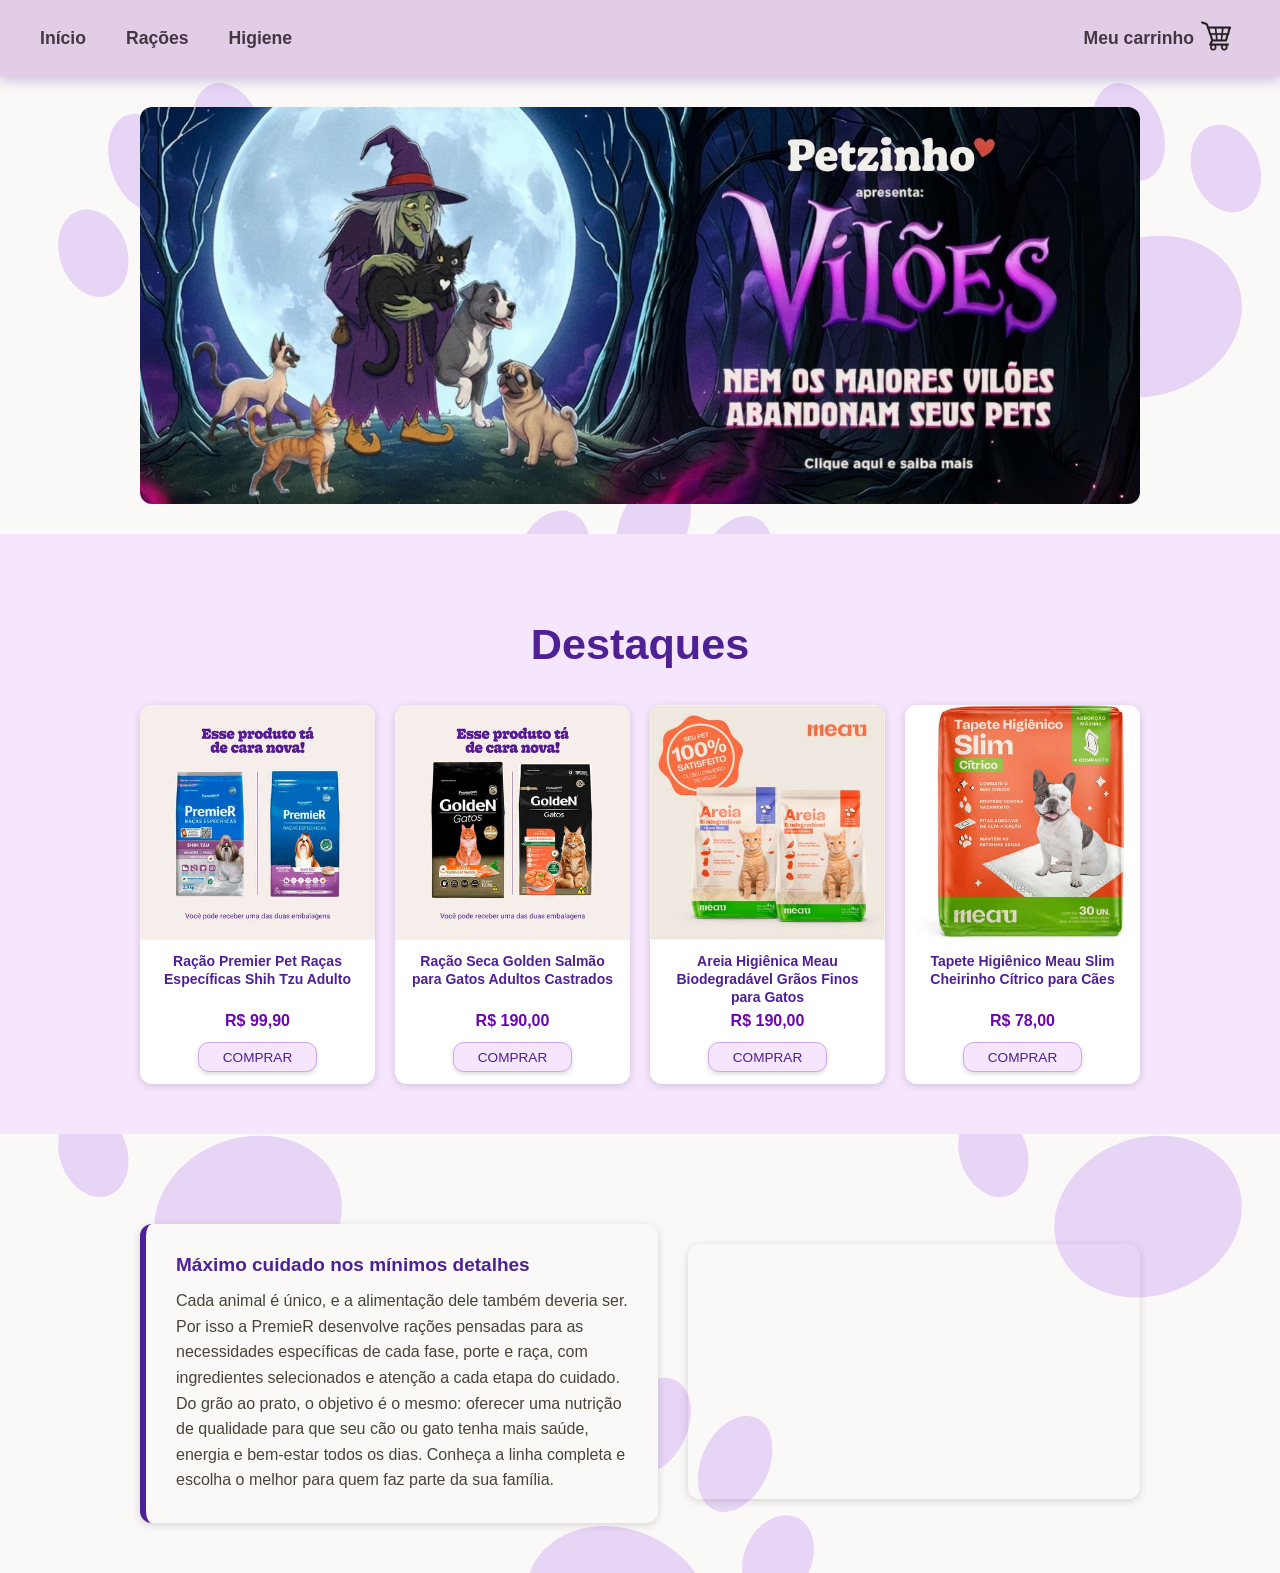
==== index.html @ fc209f86 "wip" ====
<!DOCTYPE html>
<html lang="pt-br">

<head>
    <meta charset="UTF-8">
    <meta name="viewport" content="width=device-width, initial-scale=1.0">

    <link rel="stylesheet" href="css/style.css">
    <link rel="stylesheet" href="css/home.css">
    <title>Document</title>
</head>

<body class="home">
    <header>

        <nav>
            <ul>
                <li><a href="index.html" class="active">Início</a></li>
                <li><a href="#">Rações</a></li>
                <li><a href="#">Higiene</a></li>
            </ul>
        </nav>

        <div class="cart-header">
            <a href="cart.html">
                Meu carrinho
                <img src="assets/carrinho-icone.png" alt="Ícone do carrinho">
            </a>
        </div>
    </header>

    <div class="banner">
        <img src="assets/banner.jpg" alt="Foto do Banner">
    </div>

    <div class="products-section">
        <h2>Destaques</h2>

        <div class="products">
            <div class="card">
                <img src="assets/cachorro.webp" alt="Foto da Ração">
                <div class="card-info">
                    <h3>Ração Premier Pet Raças Específicas Shih Tzu Adulto</h3>
                    <p>R$ 99,90</p>
                    <a href="product-cart.html" class="button">Comprar</a>
                </div>
            </div>

            <div class="card">
                <img src="assets/gato.webp" alt="Foto da Ração">
                <div class="card-info">
                    <h3>Ração Seca Golden Salmão para Gatos Adultos Castrados</h3>
                    <p>R$ 190,00</p>
                    <a href="product-cart-2.html" class="button">Comprar</a>
                </div>
            </div>

            <div class="card">
                <img src="assets/Areia.jpg" alt="Foto da Ração">
                <div class="card-info">
                    <h3>Areia Higiênica Meau Biodegradável Grãos Finos para Gatos</h3>
                    <p>R$ 190,00</p>
                    <a href="product-cart-3.html" class="button">Comprar</a>
                </div>
            </div>

            <div class="card">
                <img src="assets/tapete.webp" alt="Foto da Ração">
                <div class="card-info">
                    <h3>Tapete Higiênico Meau Slim Cheirinho Cítrico para Cães</h3>
                    <p>R$ 78,00</p>
                    <a href="product-cart-4.html" class="button">Comprar</a>
                </div>
            </div>

        </div>

    </div>

    <div class="ad-section">
        <div class="product-ad">
            <div class="ad-text">
                <h2>Máximo cuidado nos mínimos detalhes</h2>
                <p>Cada animal é único, e a alimentação dele também deveria ser. Por isso a PremieR desenvolve rações
                    pensadas para as necessidades específicas de cada fase, porte e raça, com ingredientes selecionados
                    e
                    atenção a cada etapa do cuidado. Do grão ao prato, o objetivo é o mesmo: oferecer uma nutrição de
                    qualidade para que seu cão ou gato tenha mais saúde, energia e bem-estar todos os dias. Conheça a
                    linha
                    completa e escolha o melhor para quem faz parte da sua família.</p>
            </div>
            <div class="ad-video">
                <iframe src="https://www.youtube.com/embed/iAzC0tPZ6Ms" title="Vídeo PremieR"></iframe>
            </div>
        </div>
    </div>
</body>

</html>
---- css/style.css ----
html {
    --primary-dark: #401880;
    --primary-emphasis: #8d04fd;
    --primary: #4e2096;
    --primary-light: #cea7f4;
    --primary-lightest: #f5e5fd;
    --text: #494238;
    --text-muted: #7a736b;
    --danger: #960000;
    --surface: #fbf9f7;
    --transparent: transparent;

    font-family: Arial, Helvetica, sans-serif;
    color: var(--text);
}

body {
    margin: 0;
}

header {
    display: flex;
    justify-content: space-between;
    align-items: center;
    padding: 22px 40px;
    background-color: #e2cde7;
    box-shadow: 0 4px 12px rgba(78, 32, 150, 0.25);
    position: sticky;
    top: 0;
    z-index: 10;
}

nav ul {
    display: flex;
    gap: 40px;
    list-style: none;
    margin: 0;
    padding: 0;
}

nav a {
    text-decoration: none;
    font-size: 1.1rem;
    color: rgb(66, 55, 66);
    font-weight: bold;
    transition: 0.3s;
    display: inline-block;
    padding: 6px 0;
}

nav a:hover {
    color: rgb(90, 47, 90);
}

.cart-header img {
    width: 48px;
    height: auto;
    margin-left: -10px;
    margin-top: -5px;
}

.cart-header a {
    display: flex;
    align-items: center;
    gap: 8px;
    text-decoration: none;
    color: rgb(66, 55, 66);
    font-weight: bold;
    transition: 0.3s;
    font-size: 1.1rem;
}

.cart-header:hover a {
    color: rgb(90, 47, 90);
}

.quantity-button {
    border-radius: 0.6rem;
    background-color: var(--surface);
    padding: 0.4rem 0.5rem;
    width: fit-content;
    display: inline-flex;
}

.quantity-button button {
    border: none;
    background-color: var(--transparent);
}

.quantity-button button:hover {
    cursor: pointer;
}

.underlined-text {
    text-decoration: underline;
}

.underlined-text:hover {
    cursor: pointer;
}

.button {
    padding: 0.625rem 1.5rem;
    border-radius: 1rem;
    border: 1px solid var(--primary-light);
    font-size: 1rem;
    text-transform: uppercase;
    background-color: var(--primary-lightest);
    color: var(--primary);
    transition: 0.3s;
}

.button:hover {
    color: var(--primary-emphasis);
    background-color: white;
    border: 1px solid var(--primary-dark);
    cursor: pointer;
}
---- css/home.css ----
.banner {
    max-width: 1000px;
    margin: 30px auto 0;
}

.banner img {
    width: 100%;
    height: auto;
    display: block;
    border-radius: 12px;
}

.home {
    background-color: var(--surface);
    background-repeat: repeat;
    background-image: url("../assets/patinha.svg");
    position: relative;
    background-size: 900px;
}

.card {
    background-color: white;
    border-radius: 12px;
    overflow: hidden;
    display: flex;
    flex-direction: column;
    box-shadow: 0 2px 8px rgba(0, 0, 0, 0.15);
    transition: 0.3s;
}

.card-info {
    flex: 1;
    display: flex;
    flex-direction: column;
    padding: 12px;
}

.products-section {
    text-align: center;
    color: var(--primary);
    font-size: 1.8rem;
    margin: 0 0 24px 0;
    margin-top: 30px;
    background-color: var(--primary-lightest);
    padding: 50px 0;
}

.products {
    display: grid;
    grid-template-columns: repeat(4, 1fr);
    gap: 20px;
    max-width: 1000px;
    margin: 0 auto;
}

.products img {
    width: 100%;
    object-fit: cover;
    display: block;
}

.ad-section {
    padding: 50px 0;
    margin-top: 40px;
}

.product-ad {
    display: flex;
    align-items: center;
    gap: 30px;
    max-width: 1000px;
    margin: 0 auto;
}

.ad-text,
.ad-video {
    flex: 50%;
}

.ad-video iframe {
    width: 100%;
    aspect-ratio: 16 / 9;
    border: none;
    border-radius: 12px;
    box-shadow: 0 2px 8px rgba(0, 0, 0, 0.15);
}

.ad-text {
    background-color: var(--surface);
    padding: 30px;
    border-radius: 12px;
    box-shadow: 0 2px 8px rgba(0, 0, 0, 0.15);
    border-left: 6px solid var(--primary);
}

.ad-text h2 {
    color: var(--primary);
    font-size: 19px;
    margin: 0 0 12px 0;
}

.ad-text p {
    line-height: 1.6;
    color: var(--text);
    margin: 0;
}

.card-info h3 {
    font-size: 14px;
    margin: 0 0 6px 0;
    line-height: 1.3;
    min-height: calc(1.3em * 3);
}

.card-info p {
    font-size: 16px;
    font-weight: bold;
    color: rgb(106, 6, 173);
    margin: 0 0 12px 0;
}

.card-info a {
    align-self: center;
    margin-top: auto;
    padding: 0.4rem 1.5rem;
    font-size: 0.85rem;
    border-radius: 11px;
    display: block;
    text-align: center;
    text-decoration: none;
    box-shadow: 0 2px 4px rgba(0, 0, 0, 0.15);
}
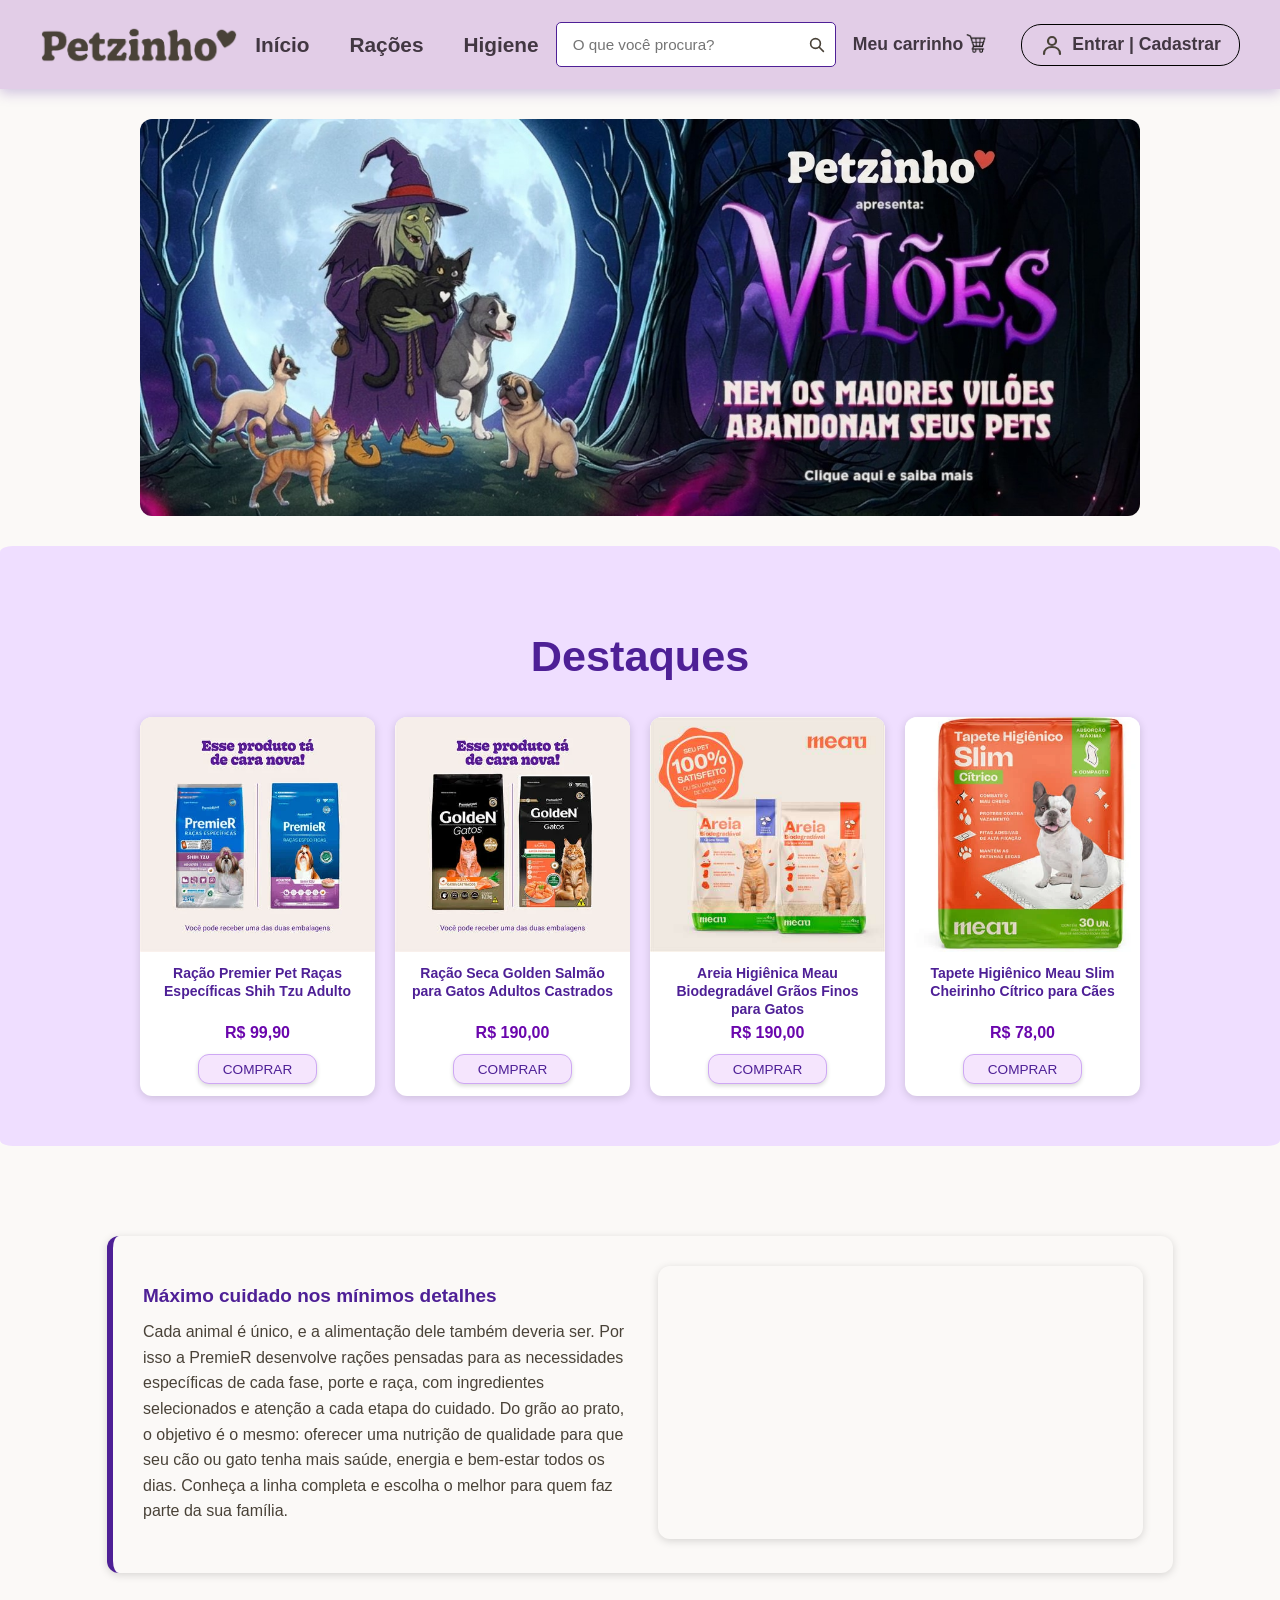
==== commit 20d567b0: "wip" ====
--- a/index.html
+++ b/index.html
@@ -13,6 +13,10 @@
 <body class="home">
     <header>
 
+        <div class="logo-header">
+            <img src="assets/logo.png" alt="Logo">
+        </div>
+
         <nav>
             <ul>
                 <li><a href="index.html" class="active">Início</a></li>
@@ -21,11 +25,30 @@
             </ul>
         </nav>
 
-        <div class="cart-header">
-            <a href="cart.html">
-                Meu carrinho
-                <img src="assets/carrinho-icone.png" alt="Ícone do carrinho">
+        <div class="search">
+            <input type="search" placeholder="O que você procura?" aria-label="Buscar produtos">
+            <button type="button" class="search-btn">
+                <img src="assets/lupa.svg" alt="Buscar">
+            </button>
+        </div>
+
+
+        <div class="header-right">
+
+
+
+            <div class="cart-header">
+                <a href="cart.html">
+                    Meu carrinho
+                    <img src="assets/carrinho-icone.png" alt="Ícone do carrinho">
+                </a>
+            </div>
+
+            <a href="#" class="login-header">
+                <img src="assets/pessoa.svg" alt="">
+                Entrar | Cadastrar
             </a>
+
         </div>
     </header>
 
--- a/css/style.css
+++ b/css/style.css
@@ -22,12 +22,18 @@
     display: flex;
     justify-content: space-between;
     align-items: center;
-    padding: 22px 40px;
+    padding: 22px max(40px, calc((100% - 1280px) / 2));
     background-color: #e2cde7;
     box-shadow: 0 4px 12px rgba(78, 32, 150, 0.25);
     position: sticky;
     top: 0;
     z-index: 10;
+}
+
+.logo-header img{
+    height: 36px;
+    width: auto;
+    display: block;
 }
 
 nav ul {
@@ -40,7 +46,7 @@
 
 nav a {
     text-decoration: none;
-    font-size: 1.1rem;
+    font-size: 1.3rem;
     color: rgb(66, 55, 66);
     font-weight: bold;
     transition: 0.3s;
@@ -52,11 +58,50 @@
     color: rgb(90, 47, 90);
 }
 
+.search {
+    position: relative;
+}
+
+.search input {
+    width: 280px;
+    height: 45px;
+    padding: 8px 40px 8px 16px;
+    border: 1px solid var(--primary);
+    border-radius: 5px;
+    font-size: 0.95rem;
+    background-color: white;
+    color: var(--text);
+    transition: 0.3s;
+}
+
+.search-btn {
+    position: absolute;
+    right: 10px;
+    top: 50%;
+    transform: translateY(-50%);
+    display: flex;
+    padding: 0;
+    border: none;
+    background: none;
+    cursor: pointer;
+}
+
+.search-btn img {
+    width: 18px;
+    height: auto;
+}
+
+.search input:focus {
+    outline: none;
+    border-color: var(--primary);
+    box-shadow: 0 0 0 3px var(--primary-lightest);
+}
+
 .cart-header img {
-    width: 48px;
+    width: 30px;
     height: auto;
     margin-left: -10px;
-    margin-top: -5px;
+    margin-top: -2px;
 }
 
 .cart-header a {
@@ -72,6 +117,30 @@
 
 .cart-header:hover a {
     color: rgb(90, 47, 90);
+}
+
+.header-right {
+    display: flex;
+    align-items: center;
+    gap: 30px;
+}
+
+.login-header {
+    display: flex;
+    align-items: center;
+    gap: 8px;
+    padding: 8px 18px;
+    border: 1px solid black;
+    border-radius: 20px;
+    text-decoration: none;
+    color: rgb(66, 55, 66);
+    font-weight: bold;
+    font-size: 1.1rem;
+    transition: 0.3s;
+}
+
+.login-header:hover {
+    background-color: var(--primary-lightest);
 }
 
 .quantity-button {
--- a/css/home.css
+++ b/css/home.css
@@ -1,3 +1,7 @@
+html {
+    --primary-light-products: #efdeff;
+}
+
 .banner {
     max-width: 1000px;
     margin: 30px auto 0;
@@ -13,9 +17,6 @@
 .home {
     background-color: var(--surface);
     background-repeat: repeat;
-    background-image: url("../assets/patinha.svg");
-    position: relative;
-    background-size: 900px;
 }
 
 .card {
@@ -41,8 +42,10 @@
     font-size: 1.8rem;
     margin: 0 0 24px 0;
     margin-top: 30px;
-    background-color: var(--primary-lightest);
     padding: 50px 0;
+    position: relative;
+    background-color: var(--primary-light-products);
+    border-radius: 1%;
 }
 
 .products {
@@ -70,6 +73,11 @@
     gap: 30px;
     max-width: 1000px;
     margin: 0 auto;
+    background-color: var(--surface);            /* NOVO (veio do .ad-text) */
+    padding: 30px;                               /* NOVO (veio do .ad-text) */
+    border-radius: 12px;                         /* NOVO (veio do .ad-text) */
+    box-shadow: 0 2px 8px rgba(0, 0, 0, 0.15);   /* NOVO (veio do .ad-text) */
+    border-left: 6px solid var(--primary);
 }
 
 .ad-text,
@@ -86,11 +94,7 @@
 }
 
 .ad-text {
-    background-color: var(--surface);
-    padding: 30px;
-    border-radius: 12px;
-    box-shadow: 0 2px 8px rgba(0, 0, 0, 0.15);
-    border-left: 6px solid var(--primary);
+    
 }
 
 .ad-text h2 {
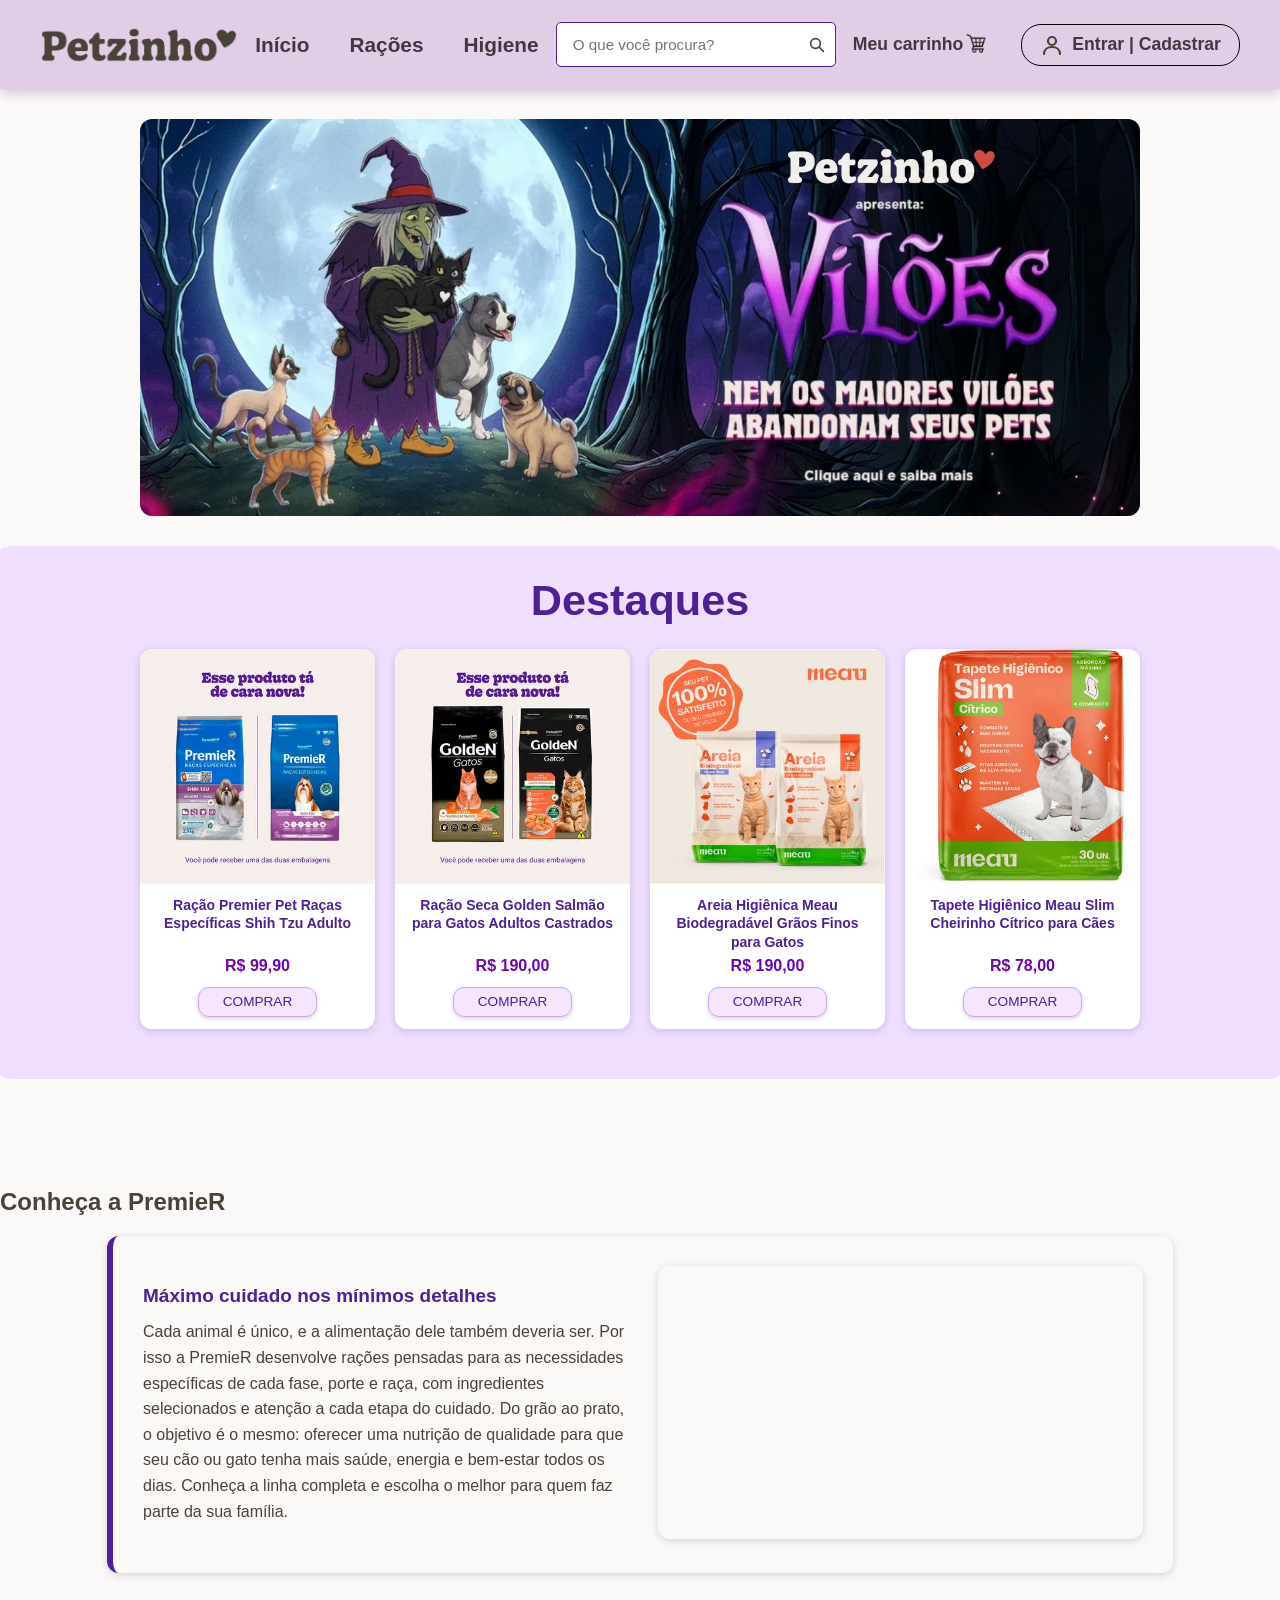
==== commit 70654958: "wip" ====
--- a/index.html
+++ b/index.html
@@ -101,6 +101,9 @@
     </div>
 
     <div class="ad-section">
+
+        <h2>Conheça a PremieR</h2>
+
         <div class="product-ad">
             <div class="ad-text">
                 <h2>Máximo cuidado nos mínimos detalhes</h2>
--- a/css/home.css
+++ b/css/home.css
@@ -42,10 +42,14 @@
     font-size: 1.8rem;
     margin: 0 0 24px 0;
     margin-top: 30px;
-    padding: 50px 0;
+    padding: 30px 0 50px 0;
     position: relative;
     background-color: var(--primary-light-products);
     border-radius: 1%;
+}
+
+.products-section h2 {
+    margin: 0 0 24px 0;
 }
 
 .products {
@@ -73,10 +77,10 @@
     gap: 30px;
     max-width: 1000px;
     margin: 0 auto;
-    background-color: var(--surface);            /* NOVO (veio do .ad-text) */
-    padding: 30px;                               /* NOVO (veio do .ad-text) */
-    border-radius: 12px;                         /* NOVO (veio do .ad-text) */
-    box-shadow: 0 2px 8px rgba(0, 0, 0, 0.15);   /* NOVO (veio do .ad-text) */
+    background-color: var(--surface);
+    padding: 30px;
+    border-radius: 12px;
+    box-shadow: 0 2px 8px rgba(0, 0, 0, 0.15);
     border-left: 6px solid var(--primary);
 }
 
@@ -93,9 +97,7 @@
     box-shadow: 0 2px 8px rgba(0, 0, 0, 0.15);
 }
 
-.ad-text {
-    
-}
+.ad-text {}
 
 .ad-text h2 {
     color: var(--primary);
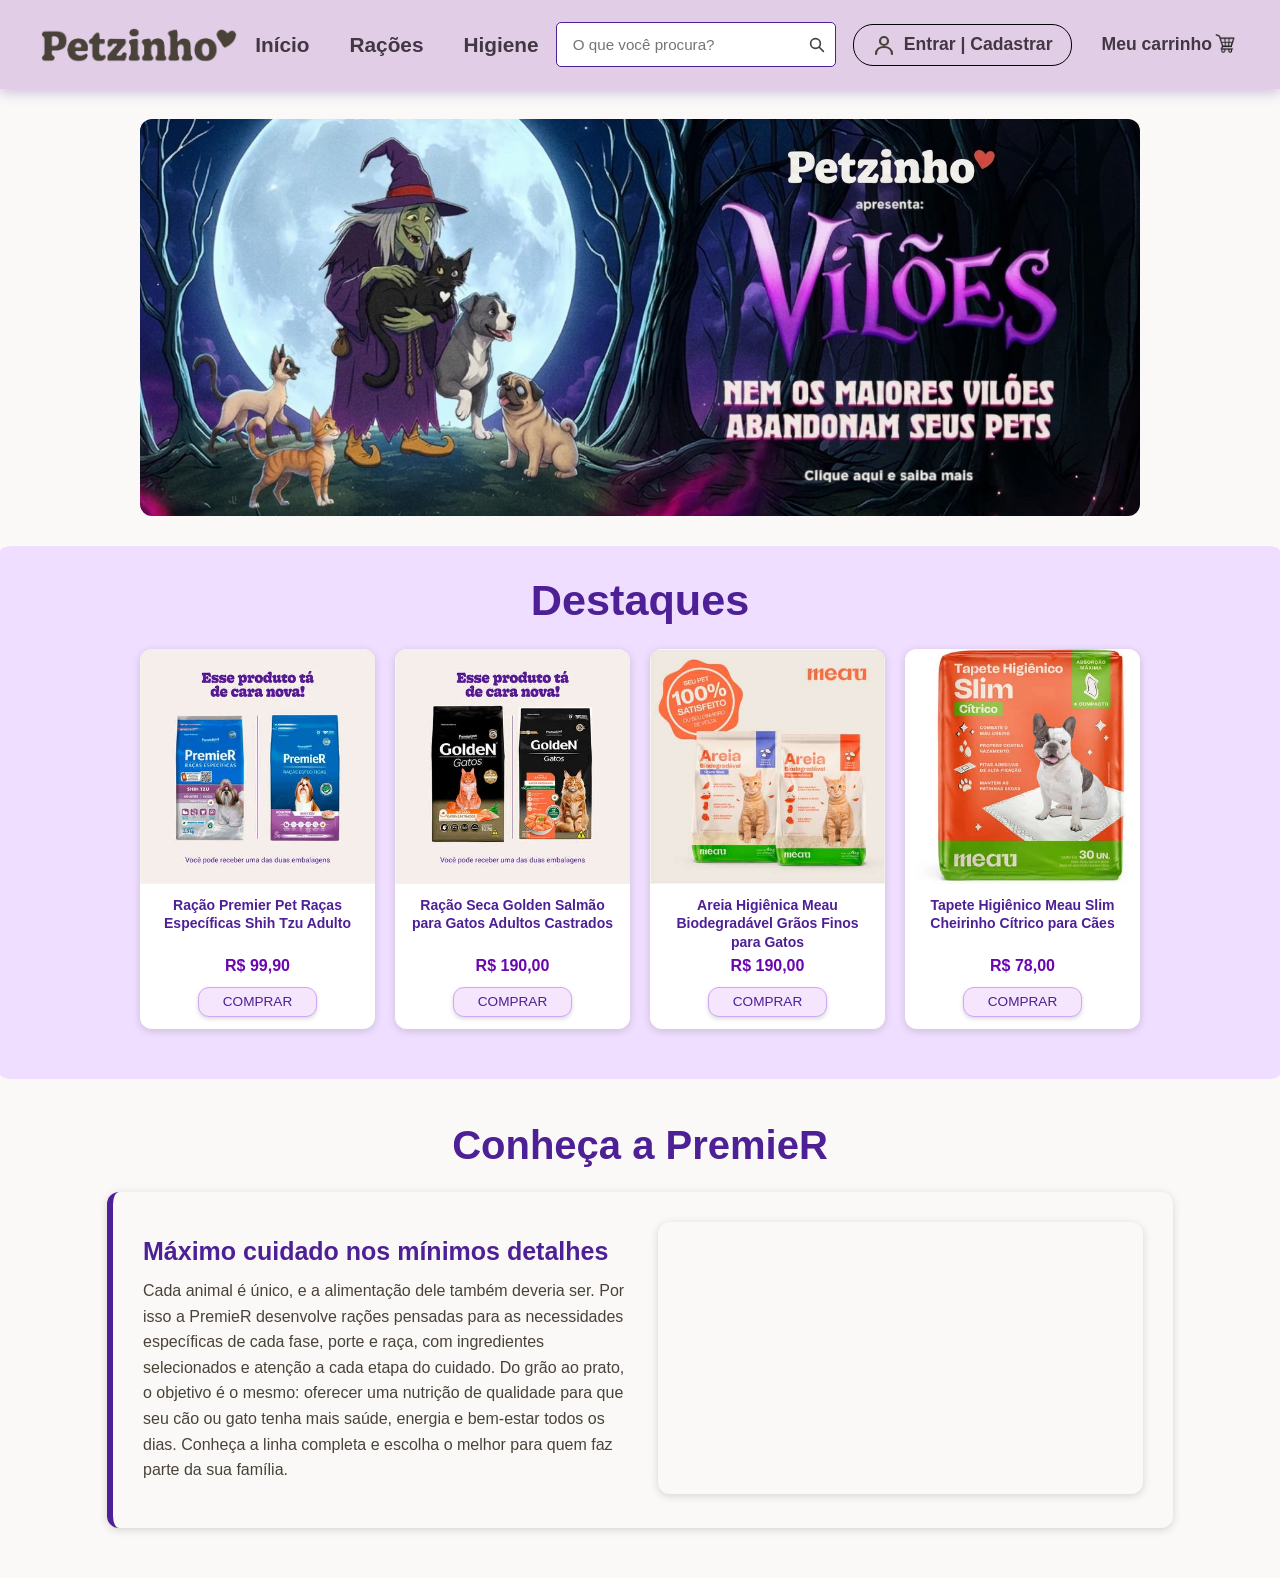
==== commit 73e2439a: "wip" ====
--- a/index.html
+++ b/index.html
@@ -35,19 +35,17 @@
 
         <div class="header-right">
 
-
+            <a href="#" class="login-header" aria-label="Entrar ou cadastrar">
+                <img src="assets/pessoa.svg" alt="">
+                <span class="label">Entrar | Cadastrar</span>
+            </a>
 
             <div class="cart-header">
                 <a href="cart.html">
-                    Meu carrinho
-                    <img src="assets/carrinho-icone.png" alt="Ícone do carrinho">
+                    <span class="label">Meu carrinho</span>
+                    <img src="assets/carrinho-icone.png" alt="Carrinho">
                 </a>
             </div>
-
-            <a href="#" class="login-header">
-                <img src="assets/pessoa.svg" alt="">
-                Entrar | Cadastrar
-            </a>
 
         </div>
     </header>
@@ -106,7 +104,7 @@
 
         <div class="product-ad">
             <div class="ad-text">
-                <h2>Máximo cuidado nos mínimos detalhes</h2>
+                <h3>Máximo cuidado nos mínimos detalhes</h3>
                 <p>Cada animal é único, e a alimentação dele também deveria ser. Por isso a PremieR desenvolve rações
                     pensadas para as necessidades específicas de cada fase, porte e raça, com ingredientes selecionados
                     e
--- a/css/style.css
+++ b/css/style.css
@@ -30,7 +30,7 @@
     z-index: 10;
 }
 
-.logo-header img{
+.logo-header img {
     height: 36px;
     width: auto;
     display: block;
@@ -184,4 +184,87 @@
     background-color: white;
     border: 1px solid var(--primary-dark);
     cursor: pointer;
+}
+
+@media (max-width: 1000px) {
+    header {
+        display: grid;
+        grid-template-columns: auto 1fr;
+        grid-template-areas:
+            "logo   direita"
+            "busca  busca"
+            "menu   menu";
+        gap: 12px 20px;
+        padding: 16px 20px;
+        position: static;
+    }
+
+    .logo-header {
+        grid-area: logo;
+    }
+
+    .header-right {
+        grid-area: direita;
+        justify-self: end;
+    }
+
+    .search {
+        grid-area: busca;
+    }
+
+    nav {
+        grid-area: menu;
+    }
+
+    .search input {
+        width: 100%;
+        box-sizing: border-box;
+    }
+
+    nav ul {
+        justify-content: center;
+        gap: 24px;
+    }
+}
+
+@media (max-width: 600px) {
+    header {
+        grid-template-columns: 1fr auto 1fr;
+        grid-template-areas:
+            "login  logo   carrinho"
+            "busca  busca  busca"
+            "menu   menu   menu";
+    }
+
+    .header-right {
+        display: contents;
+    }
+
+    .login-header {
+        grid-area: login;
+        justify-self: start;
+        padding: 8px;
+        border-radius: 50%;
+    }
+
+    .logo-header {
+        justify-self: center;
+    }
+
+    .logo-header img {
+        height: 30px;
+    }
+
+    .cart-header {
+        grid-area: carrinho;
+        justify-self: end;
+    }
+
+    .cart-header img {
+        margin: 0;
+    }
+
+    .label {
+        display: none;
+    }
 }
--- a/css/home.css
+++ b/css/home.css
@@ -5,6 +5,7 @@
 .banner {
     max-width: 1000px;
     margin: 30px auto 0;
+    padding: 0 20px;
 }
 
 .banner img {
@@ -42,7 +43,7 @@
     font-size: 1.8rem;
     margin: 0 0 24px 0;
     margin-top: 30px;
-    padding: 30px 0 50px 0;
+    padding: 30px 20px 50px 20px;
     position: relative;
     background-color: var(--primary-light-products);
     border-radius: 1%;
@@ -67,8 +68,15 @@
 }
 
 .ad-section {
-    padding: 50px 0;
-    margin-top: 40px;
+    padding: 20px 20px 50px 20px;
+    margin-top: 0;
+}
+
+.ad-section h2 {
+    text-align: center;
+    color: var(--primary);
+    font-size: 2.5rem;
+    margin: 0 0 24px 0;
 }
 
 .product-ad {
@@ -99,9 +107,9 @@
 
 .ad-text {}
 
-.ad-text h2 {
+.ad-text h3 {
     color: var(--primary);
-    font-size: 19px;
+    font-size: 25px;
     margin: 0 0 12px 0;
 }
 
@@ -135,4 +143,29 @@
     text-align: center;
     text-decoration: none;
     box-shadow: 0 2px 4px rgba(0, 0, 0, 0.15);
+}
+
+@media (max-width: 900px) {
+    .products {
+        grid-template-columns: repeat(2, 1fr);
+    }
+}
+
+@media (max-width: 768px) {
+    .product-ad {
+        flex-direction: column;
+        align-items: stretch;
+    }
+
+    .ad-text,
+    .ad-video {
+        flex: none;
+        width: 100%;
+    }
+}
+
+@media (max-width: 520px) {
+    .products {
+        grid-template-columns: 1fr;
+    }
 }
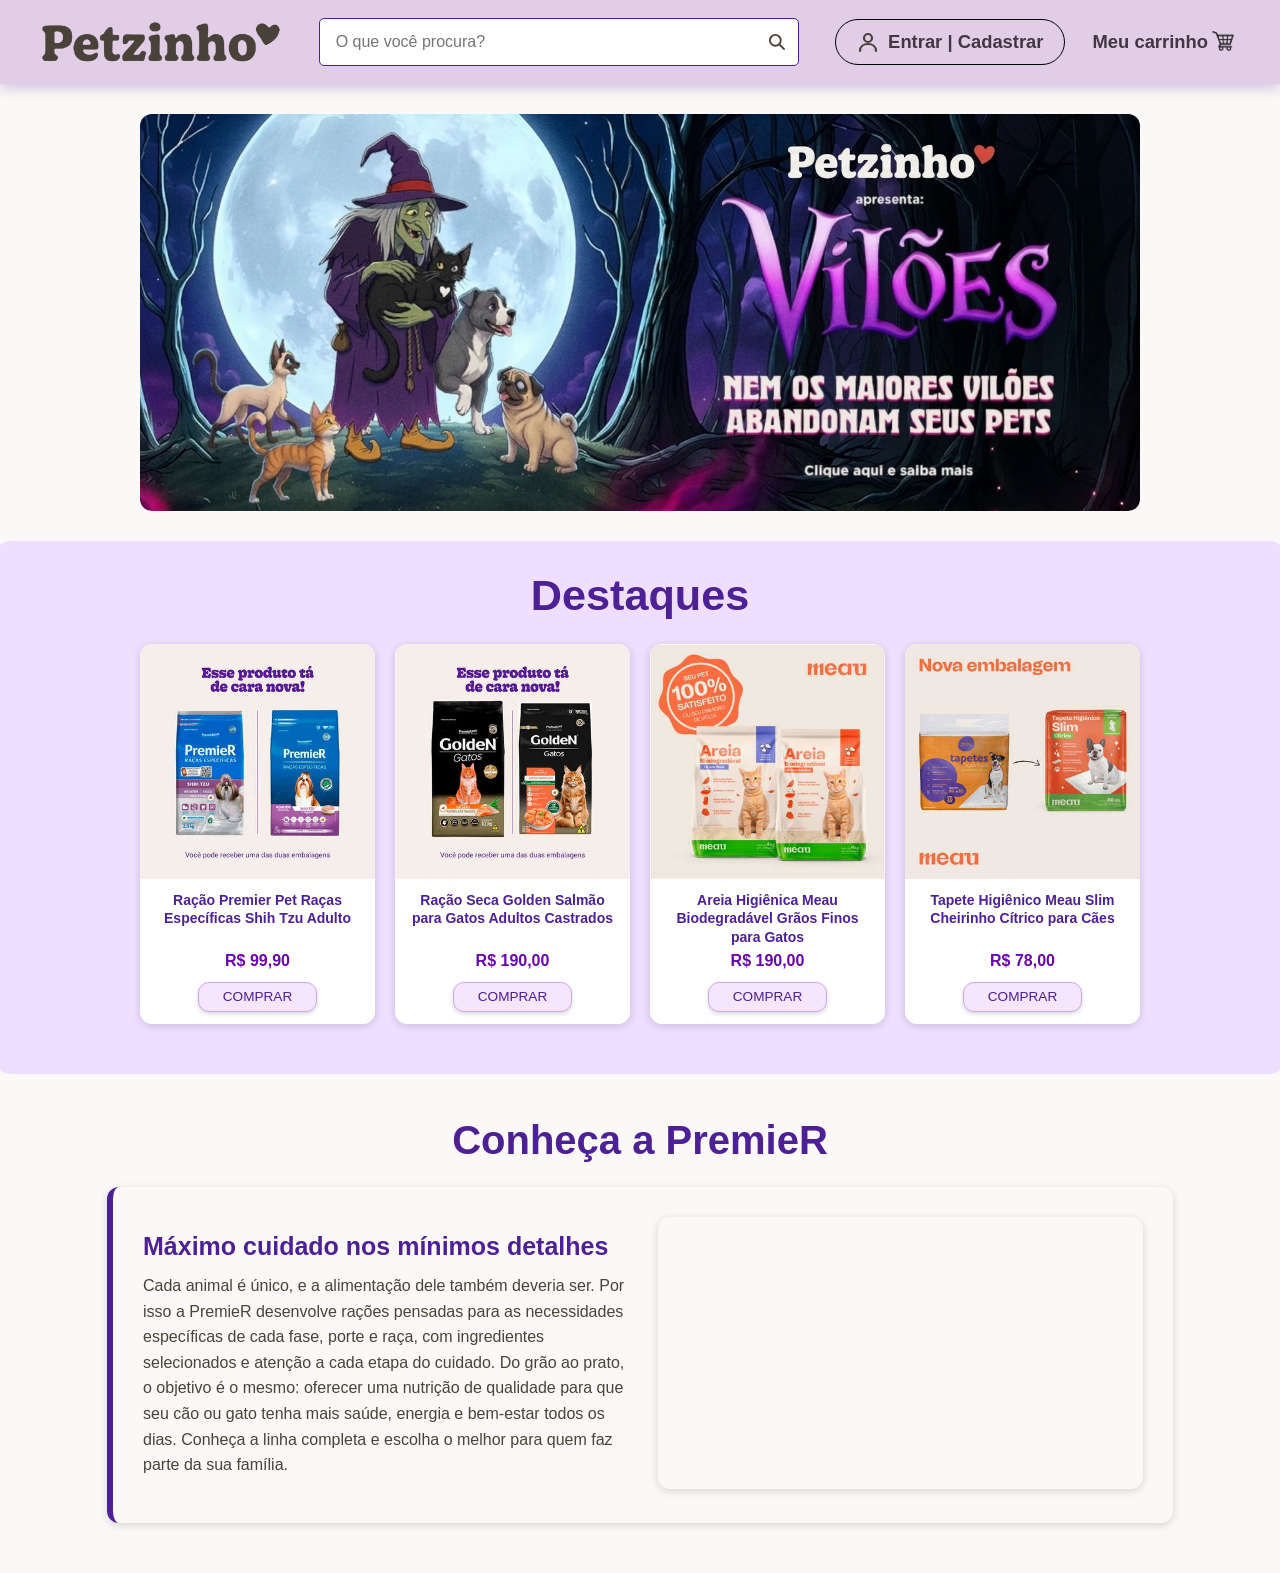
==== commit 5552e1d6: "wip" ====
--- a/index.html
+++ b/index.html
@@ -14,16 +14,10 @@
     <header>
 
         <div class="logo-header">
-            <img src="assets/logo.png" alt="Logo">
+            <a href="index.html" aria-label="Ir para o Início">
+                <img src="assets/logo.png" alt="Logo">
+            </a>
         </div>
-
-        <nav>
-            <ul>
-                <li><a href="index.html" class="active">Início</a></li>
-                <li><a href="#">Rações</a></li>
-                <li><a href="#">Higiene</a></li>
-            </ul>
-        </nav>
 
         <div class="search">
             <input type="search" placeholder="O que você procura?" aria-label="Buscar produtos">
--- a/css/style.css
+++ b/css/style.css
@@ -22,7 +22,8 @@
     display: flex;
     justify-content: space-between;
     align-items: center;
-    padding: 22px max(40px, calc((100% - 1280px) / 2));
+    gap: 32px;
+    padding: 18px max(40px, calc((100% - 1280px) / 2));
     background-color: #e2cde7;
     box-shadow: 0 4px 12px rgba(78, 32, 150, 0.25);
     position: sticky;
@@ -30,45 +31,31 @@
     z-index: 10;
 }
 
+.logo-header {
+    flex-shrink: 0;
+}
+
 .logo-header img {
-    height: 36px;
+    height: 44px;
     width: auto;
     display: block;
 }
 
-nav ul {
-    display: flex;
-    gap: 40px;
-    list-style: none;
-    margin: 0;
-    padding: 0;
-}
-
-nav a {
-    text-decoration: none;
-    font-size: 1.3rem;
-    color: rgb(66, 55, 66);
-    font-weight: bold;
-    transition: 0.3s;
-    display: inline-block;
-    padding: 6px 0;
-}
-
-nav a:hover {
-    color: rgb(90, 47, 90);
-}
-
 .search {
     position: relative;
+    flex: 1;
+    min-width: 0;
+    max-width: 480px;
 }
 
 .search input {
-    width: 280px;
-    height: 45px;
-    padding: 8px 40px 8px 16px;
+    width: 100%;
+    box-sizing: border-box;
+    height: 48px;
+    padding: 8px 44px 8px 16px;
     border: 1px solid var(--primary);
     border-radius: 5px;
-    font-size: 0.95rem;
+    font-size: 1rem;
     background-color: white;
     color: var(--text);
     transition: 0.3s;
@@ -76,7 +63,7 @@
 
 .search-btn {
     position: absolute;
-    right: 10px;
+    right: 12px;
     top: 50%;
     transform: translateY(-50%);
     display: flex;
@@ -87,7 +74,7 @@
 }
 
 .search-btn img {
-    width: 18px;
+    width: 20px;
     height: auto;
 }
 
@@ -98,7 +85,7 @@
 }
 
 .cart-header img {
-    width: 30px;
+    width: 34px;
     height: auto;
     margin-left: -10px;
     margin-top: -2px;
@@ -112,7 +99,8 @@
     color: rgb(66, 55, 66);
     font-weight: bold;
     transition: 0.3s;
-    font-size: 1.1rem;
+    font-size: 1.15rem;
+    white-space: nowrap;
 }
 
 .cart-header:hover a {
@@ -122,21 +110,23 @@
 .header-right {
     display: flex;
     align-items: center;
-    gap: 30px;
+    gap: 28px;
+    flex-shrink: 0;
 }
 
 .login-header {
     display: flex;
     align-items: center;
     gap: 8px;
-    padding: 8px 18px;
+    padding: 10px 20px;
     border: 1px solid black;
-    border-radius: 20px;
+    border-radius: 24px;
     text-decoration: none;
     color: rgb(66, 55, 66);
     font-weight: bold;
-    font-size: 1.1rem;
-    transition: 0.3s;
+    font-size: 1.15rem;
+    transition: 0.3s;
+    white-space: nowrap;
 }
 
 .login-header:hover {
@@ -192,8 +182,7 @@
         grid-template-columns: auto 1fr;
         grid-template-areas:
             "logo   direita"
-            "busca  busca"
-            "menu   menu";
+            "busca  busca";
         gap: 12px 20px;
         padding: 16px 20px;
         position: static;
@@ -210,20 +199,12 @@
 
     .search {
         grid-area: busca;
-    }
-
-    nav {
-        grid-area: menu;
+        max-width: none;
     }
 
     .search input {
         width: 100%;
         box-sizing: border-box;
-    }
-
-    nav ul {
-        justify-content: center;
-        gap: 24px;
     }
 }
 
@@ -232,8 +213,7 @@
         grid-template-columns: 1fr auto 1fr;
         grid-template-areas:
             "login  logo   carrinho"
-            "busca  busca  busca"
-            "menu   menu   menu";
+            "busca  busca  busca";
     }
 
     .header-right {
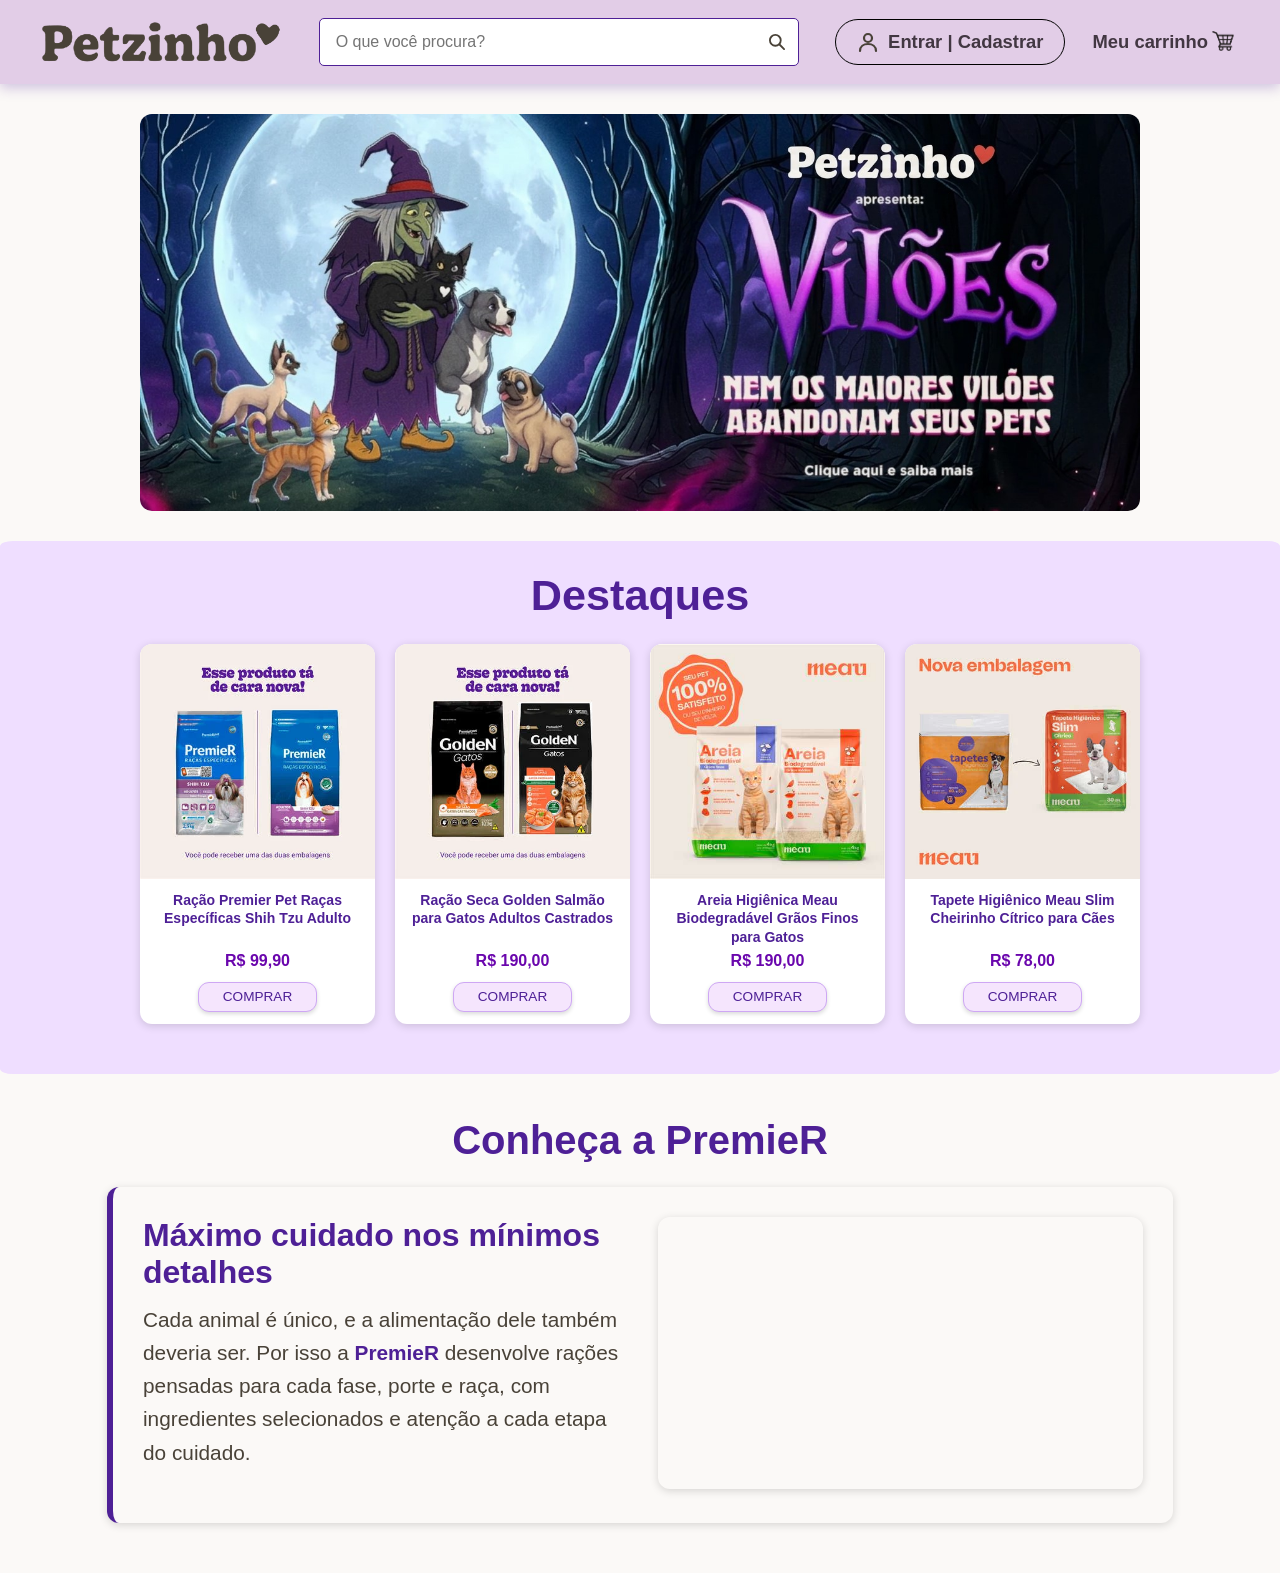
==== commit 4c33029a: "wip" ====
--- a/index.html
+++ b/index.html
@@ -5,9 +5,10 @@
     <meta charset="UTF-8">
     <meta name="viewport" content="width=device-width, initial-scale=1.0">
 
+    <link rel="icon" type="image/png" href="assets/patas-favicon.png">
     <link rel="stylesheet" href="css/style.css">
     <link rel="stylesheet" href="css/home.css">
-    <title>Document</title>
+    <title>Petzinho</title>
 </head>
 
 <body class="home">
@@ -53,36 +54,48 @@
 
         <div class="products">
             <div class="card">
-                <img src="assets/cachorro.webp" alt="Foto da Ração">
+                <a href="product-cart.html">
+                    <img src="assets/cachorro.webp" alt="Ração Premier Pet Raças Específicas Shih Tzu Adulto">
+                </a>
+
                 <div class="card-info">
-                    <h3>Ração Premier Pet Raças Específicas Shih Tzu Adulto</h3>
+                    <h3><a href="product-cart.html">Ração Premier Pet Raças Específicas Shih Tzu Adulto</a></h3>
                     <p>R$ 99,90</p>
                     <a href="product-cart.html" class="button">Comprar</a>
                 </div>
             </div>
 
             <div class="card">
-                <img src="assets/gato.webp" alt="Foto da Ração">
+                <a href="product-cart-2.html">
+                    <img src="assets/gato.webp" alt="Ração Seca Golden Salmão para Gatos Adultos Castrados">
+                </a>
+
                 <div class="card-info">
-                    <h3>Ração Seca Golden Salmão para Gatos Adultos Castrados</h3>
+                    <h3><a href="product-cart-2.html">Ração Seca Golden Salmão para Gatos Adultos Castrados</a></h3>
                     <p>R$ 190,00</p>
                     <a href="product-cart-2.html" class="button">Comprar</a>
                 </div>
             </div>
 
             <div class="card">
-                <img src="assets/Areia.jpg" alt="Foto da Ração">
+                <a href="product-cart-3.html">
+                    <img src="assets/Areia.jpg" alt="Areia higiênica Meau para gatos">
+                </a>
+
                 <div class="card-info">
-                    <h3>Areia Higiênica Meau Biodegradável Grãos Finos para Gatos</h3>
+                    <h3><a href="product-cart-3.html">Areia Higiênica Meau Biodegradável Grãos Finos para Gatos</a></h3>
                     <p>R$ 190,00</p>
                     <a href="product-cart-3.html" class="button">Comprar</a>
                 </div>
             </div>
 
             <div class="card">
-                <img src="assets/tapete.webp" alt="Foto da Ração">
+                <a href="product-cart-4.html">
+                    <img src="assets/tapete.webp" alt="Tapete higiênico Meau Slim para cães">
+                </a>
+
                 <div class="card-info">
-                    <h3>Tapete Higiênico Meau Slim Cheirinho Cítrico para Cães</h3>
+                    <h3><a href="product-cart-4.html">Tapete Higiênico Meau Slim Cheirinho Cítrico para Cães</a></h3>
                     <p>R$ 78,00</p>
                     <a href="product-cart-4.html" class="button">Comprar</a>
                 </div>
@@ -99,13 +112,8 @@
         <div class="product-ad">
             <div class="ad-text">
                 <h3>Máximo cuidado nos mínimos detalhes</h3>
-                <p>Cada animal é único, e a alimentação dele também deveria ser. Por isso a PremieR desenvolve rações
-                    pensadas para as necessidades específicas de cada fase, porte e raça, com ingredientes selecionados
-                    e
-                    atenção a cada etapa do cuidado. Do grão ao prato, o objetivo é o mesmo: oferecer uma nutrição de
-                    qualidade para que seu cão ou gato tenha mais saúde, energia e bem-estar todos os dias. Conheça a
-                    linha
-                    completa e escolha o melhor para quem faz parte da sua família.</p>
+                <p>Cada animal é único, e a alimentação dele também deveria ser. Por isso a <strong>PremieR</strong> desenvolve rações pensadas para cada fase, porte e raça, com ingredientes
+                    selecionados e atenção a cada etapa do cuidado.</p>
             </div>
             <div class="ad-video">
                 <iframe src="https://www.youtube.com/embed/iAzC0tPZ6Ms" title="Vídeo PremieR"></iframe>
--- a/css/home.css
+++ b/css/home.css
@@ -105,18 +105,26 @@
     box-shadow: 0 2px 8px rgba(0, 0, 0, 0.15);
 }
 
-.ad-text {}
-
 .ad-text h3 {
     color: var(--primary);
-    font-size: 25px;
+    font-size: 2.0rem;
     margin: 0 0 12px 0;
 }
 
+.ad-text {
+    align-self: flex-start;
+}
+
 .ad-text p {
+    font-size: 1.3rem;
     line-height: 1.6;
     color: var(--text);
     margin: 0;
+    hyphens: auto;
+}
+
+.ad-text strong {
+    color: var(--primary);
 }
 
 .card-info h3 {
@@ -126,6 +134,15 @@
     min-height: calc(1.3em * 3);
 }
 
+.card-info h3 a {
+    color: inherit;
+    text-decoration: none;
+}
+
+.card-info h3 a:hover {
+    color: var(--primary);
+}
+
 .card-info p {
     font-size: 16px;
     font-weight: bold;
@@ -133,7 +150,7 @@
     margin: 0 0 12px 0;
 }
 
-.card-info a {
+.card-info .button {
     align-self: center;
     margin-top: auto;
     padding: 0.4rem 1.5rem;
